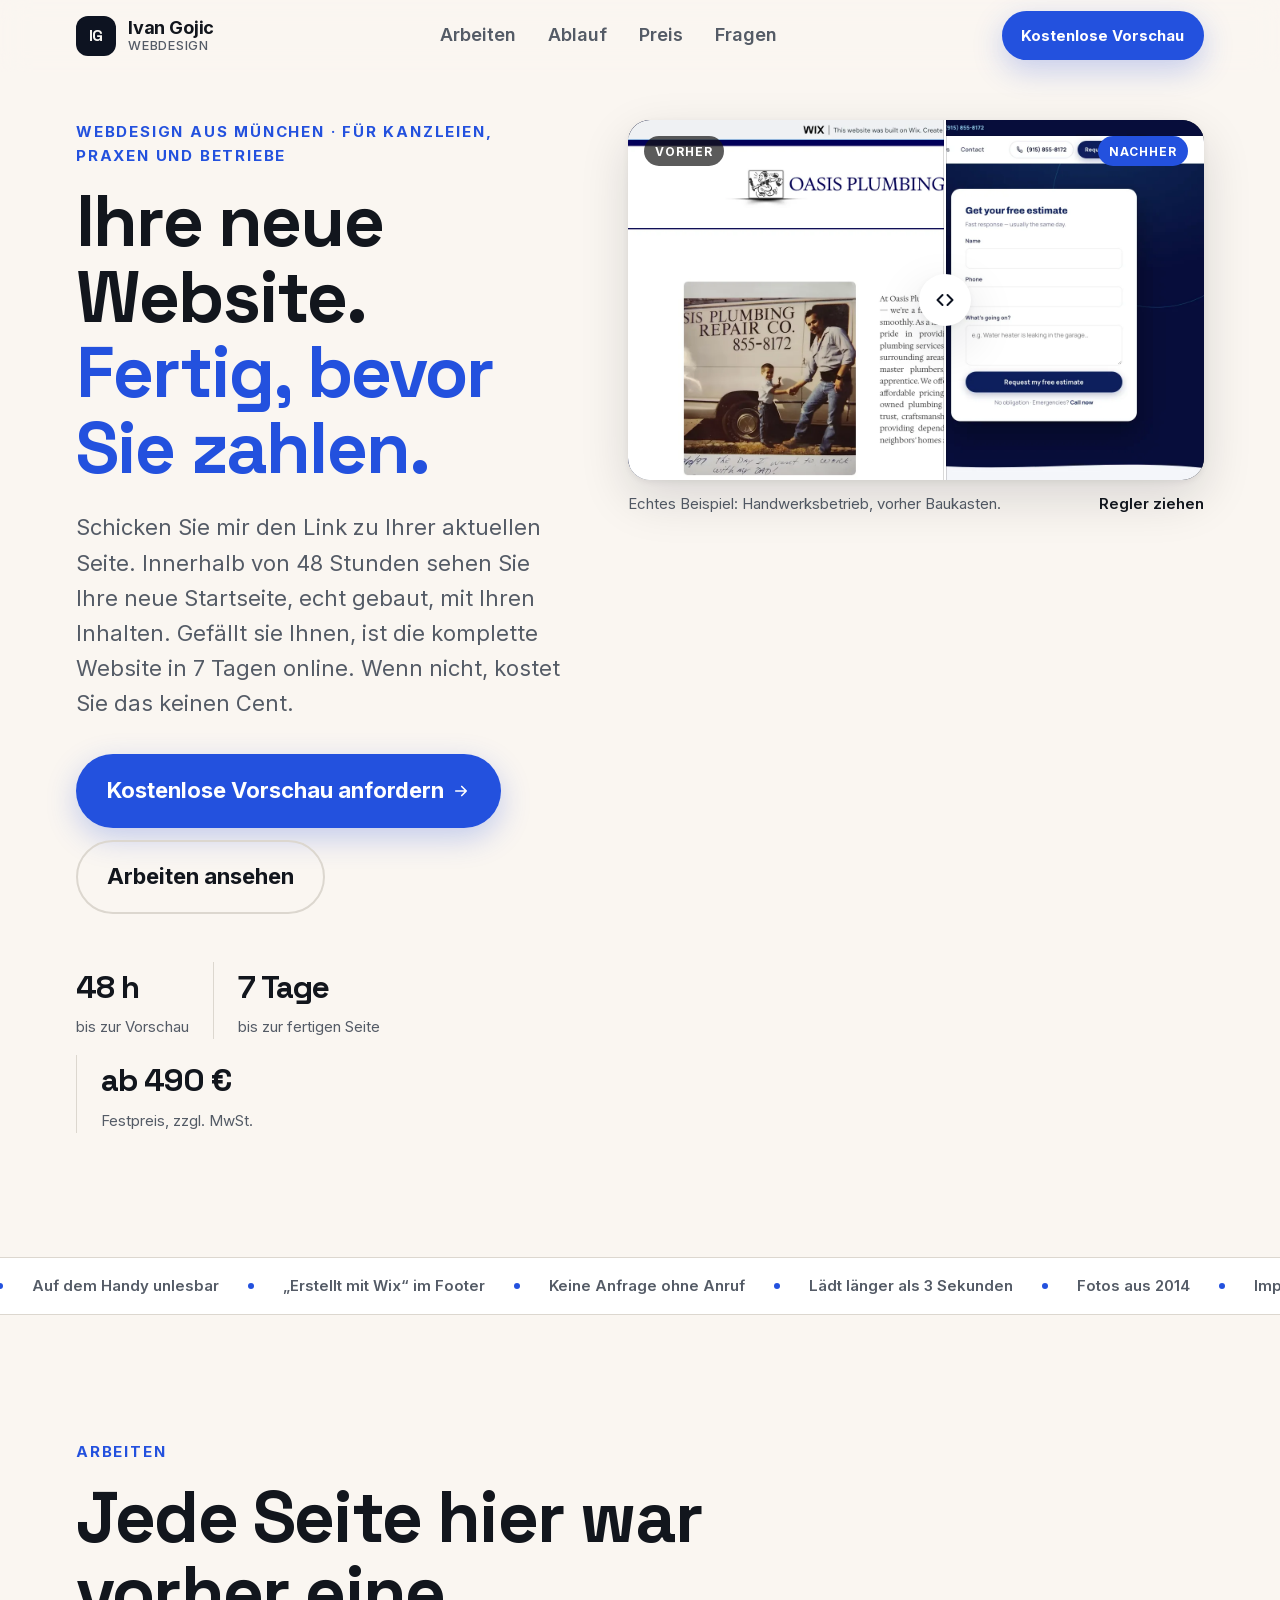
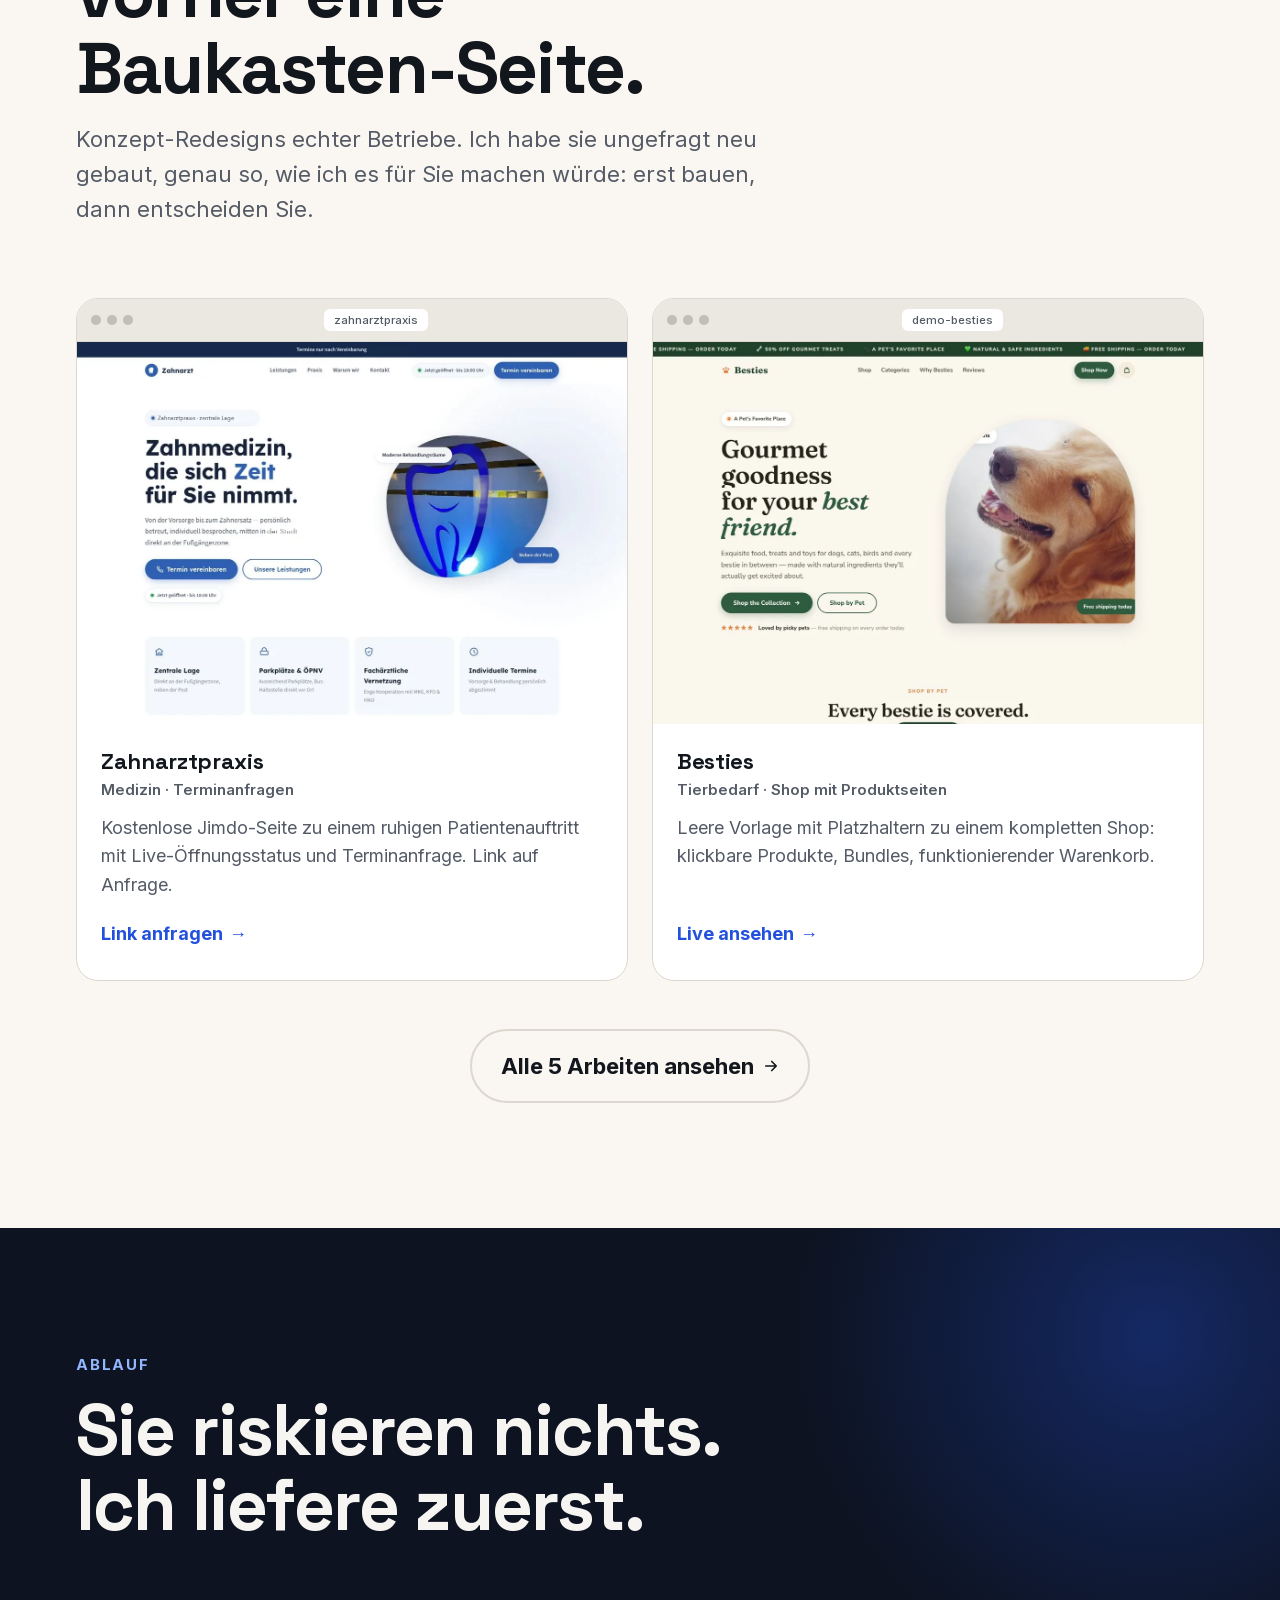
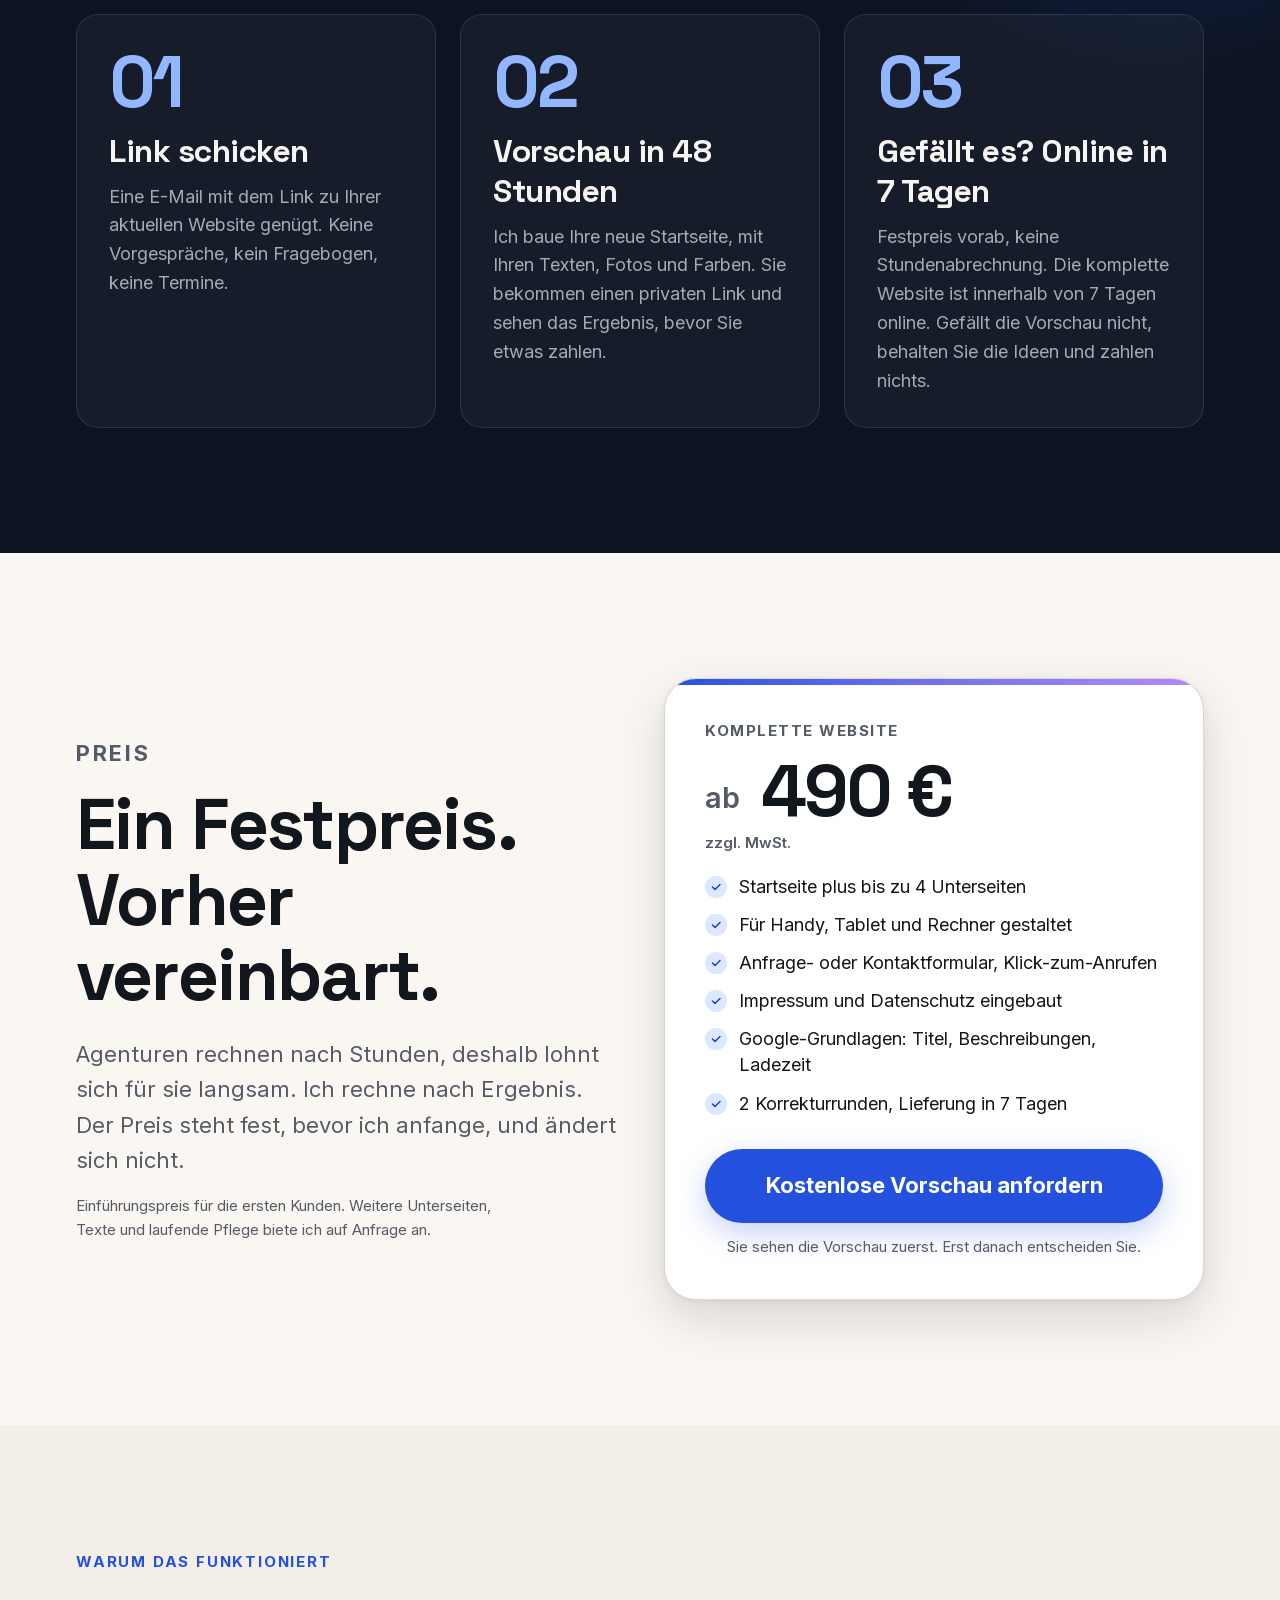
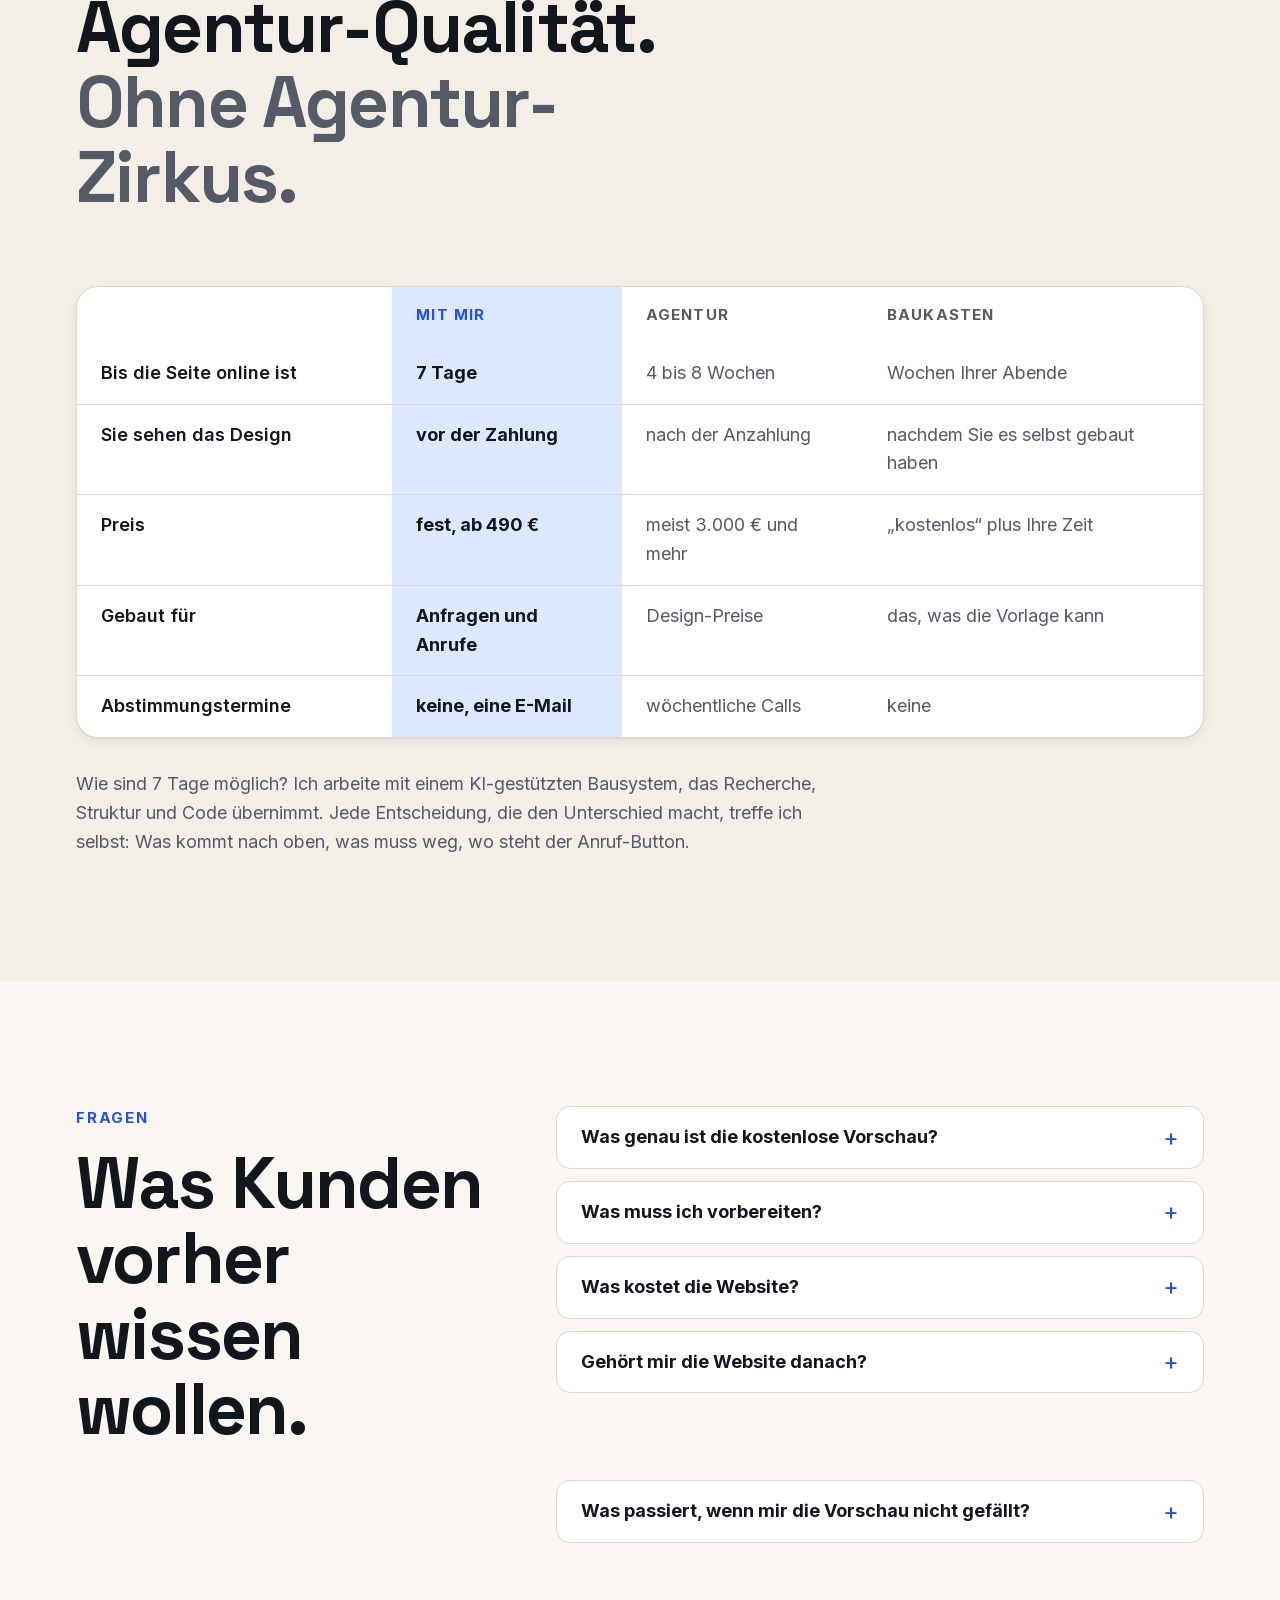
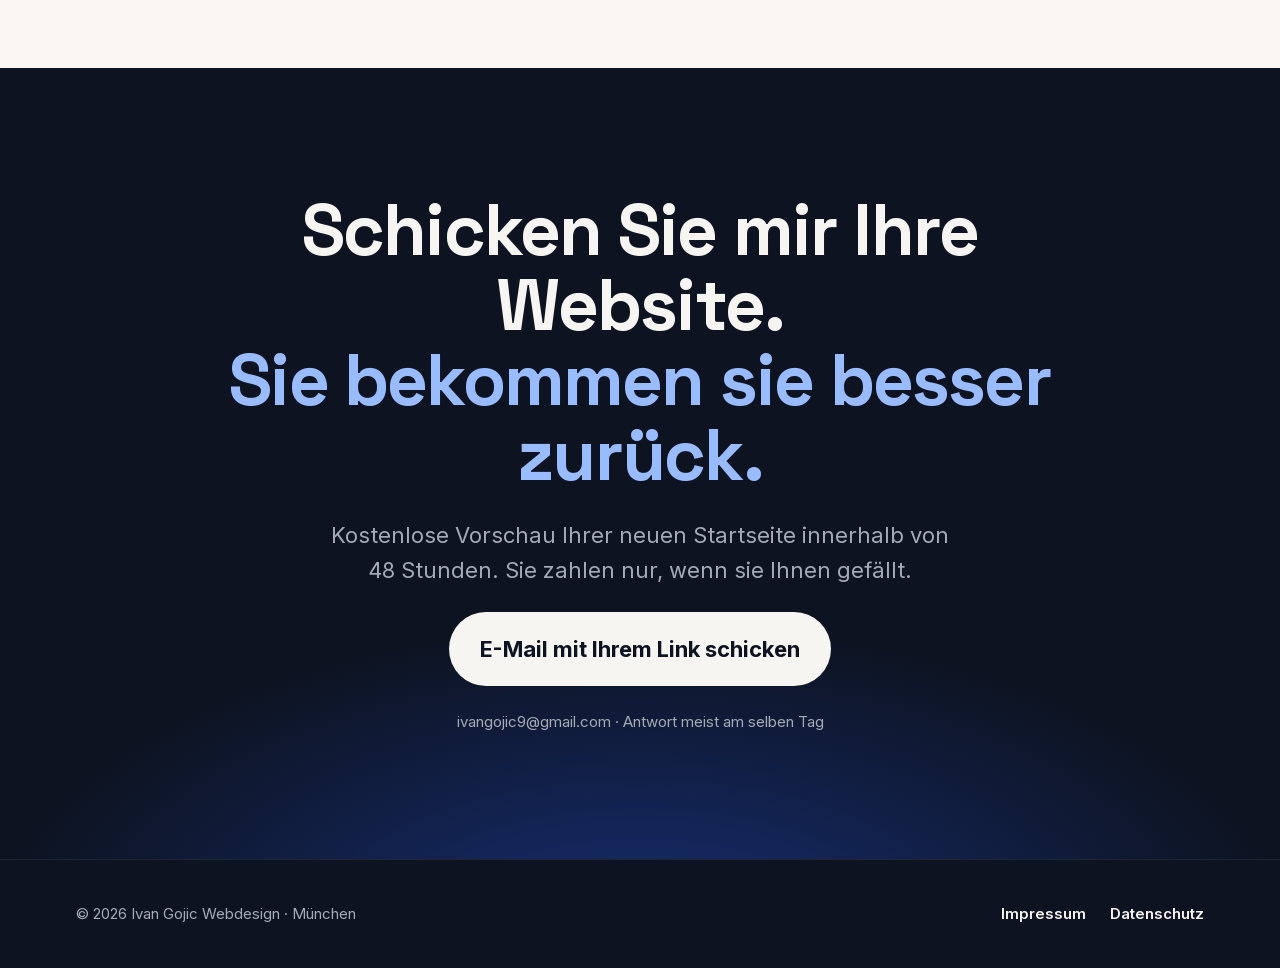
==== index.html @ 021b02b5 "Ivan Gojic Webdesign: erste Veröffentlichung" ====
<!DOCTYPE html>
<html lang="de" class="no-js">
<head>
<meta charset="utf-8">
<meta name="viewport" content="width=device-width, initial-scale=1">
<title>Ivan Gojic Webdesign: Neue Website in 7 Tagen, ab 490 €</title>
<meta name="description" content="Moderne Websites für Kanzleien, Praxen und Betriebe. Kostenlose Vorschau Ihrer neuen Startseite in 48 Stunden, fertige Website in 7 Tagen, Festpreis ab 490 €.">
<meta name="theme-color" content="#101421">
<link rel="canonical" href="https://ivangojic9-creator.github.io/ivan-gojic-webdesign/">
<meta property="og:type" content="website">
<meta property="og:title" content="Ivan Gojic Webdesign: Neue Website in 7 Tagen, ab 490 €">
<meta property="og:description" content="Kostenlose Vorschau Ihrer neuen Startseite in 48 Stunden. Sie zahlen erst, wenn sie Ihnen gefällt.">
<meta property="og:image" content="https://ivangojic9-creator.github.io/ivan-gojic-webdesign/assets/og.jpg">
<meta property="og:locale" content="de_DE">
<meta name="twitter:card" content="summary_large_image">
<link rel="icon" href="assets/favicon.svg" type="image/svg+xml">
<link rel="preload" href="assets/fonts/space-grotesk.woff2" as="font" type="font/woff2" crossorigin>
<link rel="preload" href="assets/fonts/inter.woff2" as="font" type="font/woff2" crossorigin>
<link rel="stylesheet" href="assets/fonts.css">
<link rel="stylesheet" href="styles.css">
<script type="application/ld+json">
{"@context":"https://schema.org","@type":"ProfessionalService","name":"Ivan Gojic Webdesign","founder":{"@type":"Person","name":"Ivan Gojic"},"description":"Webdesign für Kanzleien, Praxen und Betriebe. Kostenlose Vorschau in 48 Stunden, fertige Website in 7 Tagen.","areaServed":"DE","address":{"@type":"PostalAddress","addressLocality":"München","postalCode":"80995","addressCountry":"DE"},"email":"ivangojic9@gmail.com","url":"https://ivangojic9-creator.github.io/ivan-gojic-webdesign/","priceRange":"ab 490 €"}
</script>
</head>
<body>
<a class="skip" href="#main">Zum Inhalt springen</a>

<header class="nav" id="nav">
  <div class="wrap nav__in">
    <a class="brand" href="#top" aria-label="Ivan Gojic Webdesign, zur Startseite">
      <span class="brand__mark" aria-hidden="true">IG</span>
      <span class="brand__text">Ivan Gojic<small>Webdesign</small></span>
    </a>
    <nav class="nav__links" aria-label="Hauptnavigation">
      <a href="#arbeiten">Arbeiten</a>
      <a href="#ablauf">Ablauf</a>
      <a href="#preis">Preis</a>
      <a href="#fragen">Fragen</a>
    </nav>
    <a class="btn btn--primary btn--s" href="#kontakt"><span class="nav__cta-long">Kostenlose Vorschau</span><span class="nav__cta-short">Vorschau</span></a>
  </div>
</header>

<main id="main">
<!-- ================= HERO ================= -->
<section class="hero" id="top">
  <div class="wrap hero__grid">
    <div class="hero__copy">
      <p class="eyebrow" data-reveal>Webdesign aus München · für Kanzleien, Praxen und Betriebe</p>
      <h1 class="hero__h1" data-reveal>Ihre neue Website.<br><em>Fertig, bevor Sie zahlen.</em></h1>
      <p class="hero__sub" data-reveal>Schicken Sie mir den Link zu Ihrer aktuellen Seite. Innerhalb von 48 Stunden sehen Sie Ihre neue Startseite, echt gebaut, mit Ihren Inhalten. Gefällt sie Ihnen, ist die komplette Website in 7 Tagen online. Wenn nicht, kostet Sie das keinen Cent.</p>
      <div class="hero__cta" data-reveal>
        <a class="btn btn--primary btn--l" href="#kontakt">Kostenlose Vorschau anfordern
          <svg aria-hidden="true" viewBox="0 0 24 24" width="18" height="18" fill="none" stroke="currentColor" stroke-width="2.2" stroke-linecap="round" stroke-linejoin="round"><path d="M5 12h14M13 6l6 6-6 6"/></svg>
        </a>
        <a class="btn btn--ghost btn--l" href="#arbeiten">Arbeiten ansehen</a>
      </div>
      <ul class="hero__facts" data-reveal>
        <li><strong>48 h</strong><span>bis zur Vorschau</span></li>
        <li><strong>7 Tage</strong><span>bis zur fertigen Seite</span></li>
        <li><strong>ab 490 €</strong><span>Festpreis, zzgl. MwSt.</span></li>
      </ul>
    </div>

    <figure class="compare" data-reveal aria-label="Vorher-Nachher-Vergleich einer Website">
      <div class="compare__stage" id="compare">
        <img class="compare__after" src="assets/oasis-nachher.webp" width="1440" height="900" alt="Neue Startseite eines Handwerksbetriebs: klare Überschrift, Anfrageformular, Telefonnummer" fetchpriority="high" decoding="async">
        <div class="compare__before-wrap" id="compareBefore">
          <img class="compare__before" src="assets/oasis-vorher.webp" width="1440" height="900" alt="Alte Baukasten-Website desselben Betriebs mit Werbebanner und Textwüste" decoding="async">
        </div>
        <div class="compare__handle" id="compareHandle" aria-hidden="true">
          <span class="compare__line"></span>
          <span class="compare__knob">
            <svg viewBox="0 0 24 24" width="20" height="20" fill="none" stroke="currentColor" stroke-width="2.4" stroke-linecap="round" stroke-linejoin="round"><path d="M9 6 3 12l6 6M15 6l6 6-6 6"/></svg>
          </span>
        </div>
        <span class="compare__tag compare__tag--before">Vorher</span>
        <span class="compare__tag compare__tag--after">Nachher</span>
        <label class="compare__range-label" for="compareRange">Vergleich verschieben</label>
        <input class="compare__range" id="compareRange" type="range" min="0" max="100" value="55" step="0.1" aria-label="Vorher-Nachher-Regler">
      </div>
      <figcaption class="compare__cap">Echtes Beispiel: Handwerksbetrieb, vorher Baukasten. <span>Regler ziehen</span></figcaption>
    </figure>
  </div>
</section>

<!-- ================= TICKER ================= -->
<section class="ticker" aria-label="Typische Probleme alter Websites">
  <div class="ticker__track">
    <ul class="ticker__list">
      <li>Auf dem Handy unlesbar</li><li>„Erstellt mit Wix“ im Footer</li><li>Keine Anfrage ohne Anruf</li><li>Lädt länger als 3 Sekunden</li><li>Fotos aus 2014</li><li>Impressum fehlt</li><li>Öffnungszeiten stimmen nicht</li><li>Google findet Sie nicht</li>
    </ul>
    <ul class="ticker__list" aria-hidden="true">
      <li>Auf dem Handy unlesbar</li><li>„Erstellt mit Wix“ im Footer</li><li>Keine Anfrage ohne Anruf</li><li>Lädt länger als 3 Sekunden</li><li>Fotos aus 2014</li><li>Impressum fehlt</li><li>Öffnungszeiten stimmen nicht</li><li>Google findet Sie nicht</li>
    </ul>
  </div>
</section>

<!-- ================= ARBEITEN ================= -->
<section class="work" id="arbeiten">
  <div class="wrap">
    <div class="head">
      <p class="eyebrow" data-reveal>Arbeiten</p>
      <h2 data-reveal>Jede Seite hier war vorher eine Baukasten-Seite.</h2>
      <p class="head__sub" data-reveal>Konzept-Redesigns echter Betriebe. Ich habe sie ungefragt neu gebaut, genau so, wie ich es für Sie machen würde: erst bauen, dann entscheiden Sie.</p>
    </div>
    <div class="bento bento--two">
      <article class="tile" data-reveal>
        <div class="browser browser--static">
          <span class="browser__bar" aria-hidden="true"><i></i><i></i><i></i><b>zahnarztpraxis</b></span>
          <img src="assets/bessel.webp" width="1200" height="833" alt="Zahnarztpraxis: ruhige, vertrauensvolle Website mit Terminanfrage" loading="lazy" decoding="async">
        </div>
        <div class="tile__body">
          <div><h3>Zahnarztpraxis</h3><p class="tile__tag">Medizin · Terminanfragen</p></div>
          <p>Kostenlose Jimdo-Seite zu einem ruhigen Patientenauftritt mit Live-Öffnungsstatus und Terminanfrage. Link auf Anfrage.</p>
          <a class="tile__link" href="#kontakt">Link anfragen</a>
        </div>
      </article>
      <article class="tile" data-reveal>
        <a class="browser" href="https://ivangojic9-creator.github.io/demo-besties/" target="_blank" rel="noopener">
          <span class="browser__bar" aria-hidden="true"><i></i><i></i><i></i><b>demo-besties</b></span>
          <img src="assets/besties.webp" width="1200" height="833" alt="Besties: Onlineshop für Tierbedarf mit Produktseiten" loading="lazy" decoding="async">
        </a>
        <div class="tile__body">
          <div><h3>Besties</h3><p class="tile__tag">Tierbedarf · Shop mit Produktseiten</p></div>
          <p>Leere Vorlage mit Platzhaltern zu einem kompletten Shop: klickbare Produkte, Bundles, funktionierender Warenkorb.</p>
          <a class="tile__link" href="https://ivangojic9-creator.github.io/demo-besties/" target="_blank" rel="noopener">Live ansehen</a>
        </div>
      </article>
    </div>
    <div class="work__more" data-reveal>
      <a class="btn btn--ghost btn--l" href="arbeiten.html">Alle 5 Arbeiten ansehen
        <svg aria-hidden="true" viewBox="0 0 24 24" width="18" height="18" fill="none" stroke="currentColor" stroke-width="2.2" stroke-linecap="round" stroke-linejoin="round"><path d="M5 12h14M13 6l6 6-6 6"/></svg>
      </a>
    </div>
  </div>
</section>
<!-- ================= ABLAUF ================= -->
<section class="flow" id="ablauf">
  <div class="wrap">
    <div class="head head--light">
      <p class="eyebrow" data-reveal>Ablauf</p>
      <h2 data-reveal>Sie riskieren nichts.<br>Ich liefere zuerst.</h2>
    </div>
    <ol class="steps">
      <li class="step" data-reveal>
        <span class="step__n">01</span>
        <h3>Link schicken</h3>
        <p>Eine E-Mail mit dem Link zu Ihrer aktuellen Website genügt. Keine Vorgespräche, kein Fragebogen, keine Termine.</p>
      </li>
      <li class="step" data-reveal>
        <span class="step__n">02</span>
        <h3>Vorschau in 48 Stunden</h3>
        <p>Ich baue Ihre neue Startseite, mit Ihren Texten, Fotos und Farben. Sie bekommen einen privaten Link und sehen das Ergebnis, bevor Sie etwas zahlen.</p>
      </li>
      <li class="step" data-reveal>
        <span class="step__n">03</span>
        <h3>Gefällt es? Online in 7 Tagen</h3>
        <p>Festpreis vorab, keine Stundenabrechnung. Die komplette Website ist innerhalb von 7 Tagen online. Gefällt die Vorschau nicht, behalten Sie die Ideen und zahlen nichts.</p>
      </li>
    </ol>
  </div>
</section>

<!-- ================= PREIS ================= -->
<section class="price" id="preis">
  <div class="wrap price__grid">
    <div class="price__copy">
      <p class="eyebrow" data-reveal>Preis</p>
      <h2 data-reveal>Ein Festpreis.<br>Vorher vereinbart.</h2>
      <p data-reveal>Agenturen rechnen nach Stunden, deshalb lohnt sich für sie langsam. Ich rechne nach Ergebnis. Der Preis steht fest, bevor ich anfange, und ändert sich nicht.</p>
      <p class="price__small" data-reveal>Einführungspreis für die ersten Kunden. Weitere Unterseiten, Texte und laufende Pflege biete ich auf Anfrage an.</p>
    </div>
    <div class="pricecard" data-reveal>
      <p class="pricecard__label">Komplette Website</p>
      <p class="pricecard__amount"><span>ab</span> 490 € <small>zzgl. MwSt.</small></p>
      <ul class="pricecard__list">
        <li>Startseite plus bis zu 4 Unterseiten</li>
        <li>Für Handy, Tablet und Rechner gestaltet</li>
        <li>Anfrage- oder Kontaktformular, Klick-zum-Anrufen</li>
        <li>Impressum und Datenschutz eingebaut</li>
        <li>Google-Grundlagen: Titel, Beschreibungen, Ladezeit</li>
        <li>2 Korrekturrunden, Lieferung in 7 Tagen</li>
      </ul>
      <a class="btn btn--primary btn--l btn--block" href="#kontakt">Kostenlose Vorschau anfordern</a>
      <p class="pricecard__micro">Sie sehen die Vorschau zuerst. Erst danach entscheiden Sie.</p>
    </div>
  </div>
</section>

<!-- ================= VERGLEICH ================= -->
<section class="vs" id="vergleich">
  <div class="wrap">
    <div class="head">
      <p class="eyebrow" data-reveal>Warum das funktioniert</p>
      <h2 data-reveal>Agentur-Qualität.<br><span class="muted">Ohne Agentur-Zirkus.</span></h2>
    </div>
    <div class="vs__wrap" data-reveal>
      <table class="vs__table">
        <thead>
          <tr><th scope="col"><span class="sr">Kriterium</span></th><th scope="col" class="me">Mit mir</th><th scope="col">Agentur</th><th scope="col">Baukasten</th></tr>
        </thead>
        <tbody>
          <tr><th scope="row">Bis die Seite online ist</th><td class="me">7 Tage</td><td>4 bis 8 Wochen</td><td>Wochen Ihrer Abende</td></tr>
          <tr><th scope="row">Sie sehen das Design</th><td class="me">vor der Zahlung</td><td>nach der Anzahlung</td><td>nachdem Sie es selbst gebaut haben</td></tr>
          <tr><th scope="row">Preis</th><td class="me">fest, ab 490 €</td><td>meist 3.000 € und mehr</td><td>„kostenlos“ plus Ihre Zeit</td></tr>
          <tr><th scope="row">Gebaut für</th><td class="me">Anfragen und Anrufe</td><td>Design-Preise</td><td>das, was die Vorlage kann</td></tr>
          <tr><th scope="row">Abstimmungstermine</th><td class="me">keine, eine E-Mail</td><td>wöchentliche Calls</td><td>keine</td></tr>
        </tbody>
      </table>
    </div>
    <p class="vs__how" data-reveal>Wie sind 7 Tage möglich? Ich arbeite mit einem KI-gestützten Bausystem, das Recherche, Struktur und Code übernimmt. Jede Entscheidung, die den Unterschied macht, treffe ich selbst: Was kommt nach oben, was muss weg, wo steht der Anruf-Button.</p>
  </div>
</section>

<!-- ================= FAQ ================= -->
<section class="faq" id="fragen">
  <div class="wrap faq__grid">
    <div class="head head--left">
      <p class="eyebrow" data-reveal>Fragen</p>
      <h2 data-reveal>Was Kunden vorher<br>wissen wollen.</h2>
    </div>
    <div class="faq__list">
      <details class="faq__item" data-reveal>
        <summary>Was genau ist die kostenlose Vorschau?</summary>
        <p>Eine echte, funktionierende Startseite mit Ihren Farben, Fotos und Texten unter einem privaten Link. Keine Skizze, kein Entwurf auf Papier. Jedes Beispiel auf dieser Seite hat genau so angefangen.</p>
      </details>
      <details class="faq__item" data-reveal>
        <summary>Was muss ich vorbereiten?</summary>
        <p>Nichts. Ich hole Texte, Fotos und Farben von Ihrer aktuellen Website. Fehlt etwas, frage ich gezielt nach, und zwar nach einer Sache auf einmal.</p>
      </details>
      <details class="faq__item" data-reveal>
        <summary>Was kostet die Website?</summary>
        <p>Ab 490 € zuzüglich Mehrwertsteuer für eine komplette Website mit Startseite und bis zu vier Unterseiten. Der Preis steht fest, bevor ich anfange. Weitere Unterseiten oder laufende Pflege besprechen wir vorher.</p>
      </details>
      <details class="faq__item" data-reveal>
        <summary>Gehört mir die Website danach?</summary>
        <p>Ja, vollständig. Sie bekommen alle Dateien und können die Seite bei jedem Anbieter hosten lassen. Wenn Sie möchten, übernehme ich das Hosting für Sie.</p>
      </details>
      <details class="faq__item" data-reveal>
        <summary>Warum sind Sie so viel schneller als eine Agentur?</summary>
        <p>Agenturen rechnen Stunden ab, deshalb lohnt sich für sie langsam. Ich rechne Ergebnisse ab und habe ein System gebaut, in dem die Produktionsarbeit Stunden statt Wochen dauert. Meine Zeit geht in die Entscheidungen, die wirklich zählen.</p>
      </details>
      <details class="faq__item" data-reveal>
        <summary>Was passiert, wenn mir die Vorschau nicht gefällt?</summary>
        <p>Dann sagen Sie mir das kurz, und wir sind fertig. Sie zahlen nichts, und ich melde mich nicht weiter.</p>
      </details>
    </div>
  </div>
</section>

<!-- ================= KONTAKT ================= -->
<section class="final" id="kontakt">
  <div class="wrap">
    <h2 class="final__h2" data-reveal>Schicken Sie mir Ihre Website.<br><em>Sie bekommen sie besser zurück.</em></h2>
    <p data-reveal>Kostenlose Vorschau Ihrer neuen Startseite innerhalb von 48 Stunden. Sie zahlen nur, wenn sie Ihnen gefällt.</p>
    <div class="final__cta" data-reveal>
      <a class="btn btn--light btn--l" href="mailto:ivangojic9@gmail.com?subject=Kostenlose%20Vorschau%20meiner%20Website&body=Hallo%20Herr%20Gojic%2C%0A%0Ahier%20ist%20meine%20aktuelle%20Website%3A%20%0A%0AFirma%3A%20%0A%0AViele%20Gr%C3%BC%C3%9Fe">E-Mail mit Ihrem Link schicken</a>
    </div>
    <p class="final__micro" data-reveal>ivangojic9@gmail.com · Antwort meist am selben Tag</p>
  </div>
</section>
</main>

<footer class="footer">
  <div class="wrap footer__in">
    <p>© <span id="year">2026</span> Ivan Gojic Webdesign · München</p>
    <nav aria-label="Rechtliches"><a href="impressum.html">Impressum</a><a href="datenschutz.html">Datenschutz</a></nav>
  </div>
</footer>
<script src="script.js" defer></script>
</body>
</html>
---- assets/fonts.css ----
@font-face{font-family:"Space Grotesk";font-style:normal;font-weight:300 700;font-display:swap;src:url(fonts/space-grotesk.woff2) format("woff2")}
@font-face{font-family:"Inter";font-style:normal;font-weight:100 900;font-display:swap;src:url(fonts/inter.woff2) format("woff2")}
---- styles.css ----
/* Ivan Gojic Webdesign · Stil: warmes Papier, Tinte, Kobalt-Akzent, Space Grotesk + Inter (wie Immobilienfilme) */
:root{
  --bg:oklch(0.975 0.008 80);
  --bg-2:oklch(0.95 0.012 80);
  --fg:oklch(0.2 0.015 260);
  --muted:oklch(0.47 0.02 260);
  --border:oklch(0.88 0.012 80);
  --surface:oklch(1 0 0);
  --ink:oklch(0.19 0.03 265);
  --ink-2:oklch(0.25 0.035 265);
  --ink-fg:oklch(0.97 0.006 80);
  --ink-muted:oklch(0.74 0.015 260);
  --accent:oklch(0.5 0.22 265);
  --accent-hover:oklch(0.44 0.22 265);
  --accent-soft:oklch(0.93 0.04 265);
  --focus:oklch(0.62 0.2 265);

  --font-display:"Space Grotesk",-apple-system,BlinkMacSystemFont,"Segoe UI",Roboto,sans-serif;
  --font-body:"Inter",-apple-system,BlinkMacSystemFont,"Segoe UI",Roboto,sans-serif;

  --step--1:clamp(.875rem,.85rem + .15vw,.9375rem);
  --step-0:clamp(1rem,.92rem + .4vw,1.125rem);
  --step-1:clamp(1.125rem,1.05rem + .45vw,1.375rem);
  --step-2:clamp(1.5rem,1.3rem + .9vw,2rem);
  --step-3:clamp(2rem,1.6rem + 1.8vw,3rem);
  --step-4:clamp(2.5rem,1.6rem + 3.6vw,4.5rem);
  --step-5:clamp(2.5rem,1.3rem + 4.2vw,4.5rem);

  --s-1:.25rem;--s-2:.5rem;--s-3:.75rem;--s-4:1rem;--s-5:1.5rem;--s-6:2rem;--s-7:3rem;--s-8:4rem;--s-9:6rem;--s-10:8rem;
  --section:clamp(4rem,3rem + 6vw,8rem);
  --r-sm:8px;--r-md:14px;--r-lg:22px;--r-xl:32px;
  --shadow-1:0 1px 2px oklch(0 0 0/.05),0 4px 14px oklch(0.2 0.03 265/.06);
  --shadow-2:0 2px 6px oklch(0 0 0/.06),0 18px 50px oklch(0.2 0.03 265/.14);
  --nav-h:72px;
}
*,*::before,*::after{box-sizing:border-box}
html{scroll-behavior:smooth;-webkit-text-size-adjust:100%}
html,body{overflow-x:clip}
body{margin:0;background:var(--bg);color:var(--fg);font-family:var(--font-body);font-size:var(--step-0);line-height:1.6;}
img{display:block;max-width:100%;height:auto}
a{color:inherit}
h1,h2,h3{font-family:var(--font-display);font-weight:700;line-height:1.05;letter-spacing:-.025em;margin:0}
h2{font-size:var(--step-4)}
h3{font-size:var(--step-1);font-weight:700;letter-spacing:-.015em;line-height:1.25}
p{margin:0}
ul,ol{margin:0;padding:0;list-style:none}
em{font-style:normal}
.sr{position:absolute;width:1px;height:1px;overflow:hidden;clip:rect(0 0 0 0);white-space:nowrap}
.wrap{max-width:1240px;margin-inline:auto;padding-inline:clamp(1rem,5vw,3.5rem)}
.muted{color:var(--muted)}
.skip{position:absolute;left:var(--s-4);top:-100px;background:var(--ink);color:var(--ink-fg);padding:var(--s-3) var(--s-4);border-radius:var(--r-sm);z-index:100;text-decoration:none}
.skip:focus{top:var(--s-4)}
:focus-visible{outline:3px solid var(--focus);outline-offset:3px;border-radius:4px}
section[id]{scroll-margin-top:calc(var(--nav-h) + 16px)}

/* ---------- Eyebrow / Heads ---------- */
.eyebrow{font-size:var(--step--1);font-weight:700;letter-spacing:.12em;text-transform:uppercase;color:var(--accent);margin-bottom:var(--s-4)}
.head{max-width:62ch;margin-bottom:clamp(2.5rem,2rem + 3vw,4.5rem)}
.head h2{margin-bottom:var(--s-4)}
.head__sub{color:var(--muted);font-size:var(--step-1);max-width:58ch}
.head--light .eyebrow{color:oklch(0.78 0.12 265)}
.head--light h2{color:var(--ink-fg)}

/* ---------- Buttons ---------- */
.btn{display:inline-flex;align-items:center;justify-content:center;gap:var(--s-2);font-weight:700;font-size:var(--step-0);text-decoration:none;border-radius:999px;padding:.95rem 1.5rem;min-height:48px;transition:transform .2s ease,background-color .2s ease,color .2s ease,box-shadow .2s ease;cursor:pointer;border:2px solid transparent;text-align:center;max-width:100%}
@media (min-width:640px){.btn{white-space:nowrap}}
.btn:active{transform:translateY(1px) scale(.99)}
.btn--primary{background:var(--accent);color:#fff;box-shadow:0 10px 30px oklch(0.5 0.22 265/.25)}
.btn--primary:hover{background:var(--accent-hover)}
.btn--ghost{background:transparent;color:var(--fg);border-color:var(--border)}
.btn--ghost:hover{background:var(--surface);border-color:var(--fg)}
.btn--light{background:var(--ink-fg);color:var(--ink)}
.btn--light:hover{background:#fff}
.btn--s{padding:.65rem 1.1rem;min-height:44px;font-size:var(--step--1)}
.btn--l{padding:1.1rem 1.8rem;font-size:var(--step-0)}
@media (min-width:640px){.btn--l{font-size:var(--step-1)}}
.btn--block{width:100%}
.btn svg{transition:transform .2s ease}
.btn:hover svg{transform:translateX(3px)}

/* ---------- Nav ---------- */
.nav{position:sticky;top:0;z-index:50;height:var(--nav-h);background:color-mix(in oklch,var(--bg) 82%,transparent);backdrop-filter:blur(14px);-webkit-backdrop-filter:blur(14px);border-bottom:1px solid transparent;transition:border-color .25s ease,background-color .25s ease}
.nav.is-scrolled{border-bottom-color:var(--border)}
.nav__in{height:100%;display:flex;align-items:center;justify-content:space-between;gap:var(--s-5)}
.brand{display:flex;align-items:center;gap:var(--s-3);text-decoration:none;min-height:44px}
.brand__mark{display:grid;place-items:center;width:40px;height:40px;border-radius:12px;background:var(--ink);color:var(--ink-fg);font-family:var(--font-display);font-weight:700;font-size:1rem;letter-spacing:-.04em}
.brand__text{display:flex;flex-direction:column;line-height:1.1;font-weight:700;letter-spacing:-.01em}
.brand__text small{font-weight:500;color:var(--muted);font-size:.8rem;letter-spacing:.06em;text-transform:uppercase;margin-top:2px}
.nav__cta-long{display:none}
@media (min-width:640px){.nav__cta-long{display:inline}.nav__cta-short{display:none}}
.nav__links{display:none;gap:var(--s-5)}
.nav__links a{text-decoration:none;font-weight:600;color:var(--muted);padding:.5rem .25rem;min-height:44px;display:inline-flex;align-items:center;transition:color .2s ease}
.nav__links a:hover{color:var(--fg)}
@media (min-width:900px){.nav__links{display:flex}}

/* ---------- Hero ---------- */
.hero{position:relative;padding-top:clamp(1.5rem,1rem + 2.5vw,3.5rem);padding-bottom:var(--section);overflow:hidden}
.hero::before{content:"";position:absolute;inset:auto -20% -40% -20%;height:70%;background:radial-gradient(60% 60% at 50% 100%,oklch(0.9 0.05 265/.55),transparent 70%);pointer-events:none}
.hero__grid{display:grid;gap:clamp(2.5rem,2rem + 3vw,4rem);align-items:start;position:relative}
.hero__h1{font-size:var(--step-5);max-width:12ch;margin-bottom:var(--s-5)}
.hero__h1 em{color:var(--accent)}
.hero__sub{font-size:var(--step-1);color:var(--muted);max-width:52ch;margin-bottom:var(--s-6)}
.hero__cta{display:flex;flex-wrap:wrap;gap:var(--s-3);margin-bottom:var(--s-7)}
.hero__facts{display:flex;flex-wrap:wrap;gap:var(--s-4) var(--s-5)}
@media (min-width:640px){.hero__facts li+li{padding-left:var(--s-5);border-left:1px solid var(--border)}}
.hero__facts li{display:flex;flex-direction:column;gap:2px}
.hero__facts strong{font-family:var(--font-display);font-weight:700;font-size:var(--step-2);letter-spacing:-.03em}
.hero__facts span{color:var(--muted);font-size:var(--step--1)}
@media (min-width:1024px){
  .hero__grid{grid-template-columns:minmax(0,11fr) minmax(0,13fr)}
  .compare{margin-top:clamp(2rem,1rem + 3vw,4.5rem)}
}

/* Vorher/Nachher */
.compare{margin:0}
.compare__stage{position:relative;aspect-ratio:16/10;border-radius:var(--r-lg);overflow:hidden;box-shadow:var(--shadow-2);background:var(--ink);isolation:isolate;touch-action:pan-y;user-select:none;-webkit-user-select:none}
.compare__stage img{position:absolute;inset:0;width:100%;height:100%;object-fit:cover;object-position:top}
.compare__before-wrap{position:absolute;inset:0;width:var(--pos,55%);overflow:hidden;border-right:1px solid oklch(1 0 0/.6)}
.compare__before{width:calc(100% / (var(--pos-n,.55)))!important;max-width:none}
.compare__handle{position:absolute;top:0;bottom:0;left:var(--pos,55%);transform:translateX(-50%);display:flex;align-items:center;justify-content:center;pointer-events:none;z-index:2}
.compare__line{position:absolute;top:0;bottom:0;width:2px;background:#fff;box-shadow:0 0 0 1px oklch(0 0 0/.15)}
.compare__knob{position:relative;display:grid;place-items:center;width:52px;height:52px;border-radius:50%;background:#fff;color:var(--ink);box-shadow:var(--shadow-2)}
.compare__tag{position:absolute;top:var(--s-4);padding:.35rem .7rem;border-radius:999px;font-size:.75rem;font-weight:700;letter-spacing:.08em;text-transform:uppercase;z-index:2;pointer-events:none}
.compare__tag--before{left:var(--s-4);background:oklch(0.2 0 0/.7);color:#fff}
.compare__tag--after{right:var(--s-4);background:var(--accent);color:#fff}
.compare__range-label{position:absolute;width:1px;height:1px;overflow:hidden;clip:rect(0 0 0 0)}
.compare__range{position:absolute;inset:0;width:100%;height:100%;margin:0;opacity:0;cursor:ew-resize;z-index:3;-webkit-appearance:none;appearance:none}
.compare__range:focus-visible ~ .compare__handle .compare__knob{outline:3px solid var(--focus);outline-offset:3px}
.compare__cap{margin-top:var(--s-3);font-size:var(--step--1);color:var(--muted);display:flex;justify-content:space-between;gap:var(--s-4);flex-wrap:wrap}
.compare__cap span{font-weight:600;color:var(--fg)}

/* ---------- Ticker ---------- */
.ticker{border-block:1px solid var(--border);background:var(--surface);overflow:hidden;padding:var(--s-4) 0}
.ticker__track{display:flex;width:max-content;animation:ticker 48s linear infinite}
.ticker__list{display:flex;gap:0;padding-right:0}
.ticker__list li{padding:0 var(--s-6);font-weight:600;color:var(--muted);white-space:nowrap;position:relative;font-size:var(--step--1)}
.ticker__list li::before{content:"";position:absolute;left:0;top:50%;width:6px;height:6px;border-radius:50%;background:var(--accent);transform:translate(-50%,-50%)}
@keyframes ticker{to{transform:translateX(-50%)}}
.ticker:hover .ticker__track{animation-play-state:paused}

/* ---------- Arbeiten ---------- */
.work{padding-block:var(--section)}
.bento{display:grid;gap:var(--s-5);grid-template-columns:1fr}
.tile{background:var(--surface);border:1px solid var(--border);border-radius:var(--r-lg);overflow:hidden;display:flex;flex-direction:column;transition:transform .3s cubic-bezier(.2,.7,.2,1),box-shadow .3s ease}
@media (hover:hover){.tile:hover{transform:translateY(-4px);box-shadow:var(--shadow-2)}}
.tile__body{padding:var(--s-5);display:flex;flex-direction:column;gap:var(--s-3);flex:1}
.tile__body>div{display:flex;flex-direction:column;gap:2px}
.tile__tag{color:var(--muted);font-size:var(--step--1);font-weight:600}
.tile__body>p:not(.tile__tag){color:var(--muted)}
.tile__link{margin-top:auto;font-weight:700;text-decoration:none;color:var(--accent);display:inline-flex;align-items:center;gap:6px;min-height:44px}
.tile__link::after{content:"→";transition:transform .2s ease}
.tile__link:hover::after{transform:translateX(4px)}
.browser{display:block;background:var(--bg-2);text-decoration:none;position:relative}
.browser__bar{display:flex;align-items:center;gap:6px;padding:10px 14px;background:oklch(0.93 0.01 80);border-bottom:1px solid var(--border)}
.browser__bar i{width:10px;height:10px;border-radius:50%;background:oklch(0.8 0.01 80)}
.browser__bar b{margin-left:auto;margin-right:auto;font-weight:500;font-size:.72rem;color:var(--muted);background:#fff;border-radius:6px;padding:2px 10px}
.browser img{aspect-ratio:1200/833;object-fit:cover;object-position:top;transition:transform .5s cubic-bezier(.2,.7,.2,1)}
@media (hover:hover){.tile:hover .browser img{transform:scale(1.02)}}
.tile--wide .browser img{aspect-ratio:1200/700}
.tile--phone{background:linear-gradient(160deg,var(--ink),var(--ink-2));color:var(--ink-fg);border-color:transparent}
.tile--phone .tile__tag,.tile--phone .tile__body>p:not(.tile__tag){color:var(--ink-muted)}
.tile--phone .tile__link{color:oklch(0.82 0.1 265)}
.tile--phone .tile__body{flex:0 0 auto}
.phone{padding:var(--s-6) var(--s-6) 0;display:flex;justify-content:center;align-items:center;flex:1}
.phone__screen{width:min(260px,76%);aspect-ratio:390/780;border-radius:28px;border:6px solid oklch(0.3 0.02 265);background:#000;overflow:hidden;box-shadow:0 30px 60px oklch(0 0 0/.4)}
.phone__screen img{width:100%;height:100%;object-fit:cover;object-position:top}
.tile--cta{background:var(--accent);color:#fff;border-color:transparent;justify-content:center}
.tile--cta .tile__body{gap:var(--s-4);align-items:flex-start}
.tile--cta h3{font-size:var(--step-2);letter-spacing:-.02em}
.tile--cta .tile__body>p{color:oklch(0.94 0.03 265)}
.work__note{margin-top:var(--s-6);color:var(--muted);font-size:var(--step--1);max-width:70ch}
.work__more{display:flex;justify-content:center;margin-top:var(--s-7)}
.work--page .head h1{font-size:var(--step-4);margin-bottom:var(--s-4)}
.work--page{padding-top:clamp(2rem,1rem+3vw,4rem)}
@media (min-width:700px){
  .bento{grid-template-columns:repeat(2,1fr)}
  .tile--wide{grid-column:span 2}
  .bento--two{grid-template-columns:repeat(2,1fr)}
}
@media (min-width:1024px){
  .bento{grid-template-columns:repeat(3,1fr)}
  .bento--two{grid-template-columns:repeat(2,1fr)}
  .tile--wide{grid-column:span 2}
  .tile--phone{grid-row:span 2}
  .tile--cta{grid-column:span 2}
}

/* ---------- Ablauf ---------- */
.flow{background:var(--ink);color:var(--ink-fg);padding-block:var(--section);position:relative;overflow:hidden}
.flow::after{content:"";position:absolute;right:-20%;top:-30%;width:60%;aspect-ratio:1;border-radius:50%;background:radial-gradient(circle,oklch(0.5 0.22 265/.35),transparent 65%);pointer-events:none}
.steps{display:grid;gap:var(--s-5);position:relative}
.step{background:oklch(1 0 0/.04);border:1px solid oklch(1 0 0/.1);border-radius:var(--r-lg);padding:var(--s-6);display:flex;flex-direction:column;gap:var(--s-3)}
.step__n{font-family:var(--font-display);font-size:var(--step-4);font-weight:700;color:oklch(0.78 0.12 265);line-height:1;letter-spacing:-.04em}
.step h3{font-size:var(--step-2);color:var(--ink-fg)}
.step p{color:var(--ink-muted)}
@media (min-width:900px){.steps{grid-template-columns:repeat(3,1fr)}}

/* ---------- Preis ---------- */
.price{padding-block:var(--section)}
.price__grid{display:grid;gap:var(--s-7);align-items:center}
.price__copy h2{margin-bottom:var(--s-5)}
.price__copy p{color:var(--muted);font-size:var(--step-1);max-width:50ch}
.price__small{font-size:var(--step--1)!important;margin-top:var(--s-4)}
.pricecard{background:var(--surface);border:1px solid var(--border);border-radius:var(--r-xl);padding:clamp(1.5rem,1rem + 2vw,2.5rem);box-shadow:var(--shadow-2);position:relative;overflow:hidden}
.pricecard::before{content:"";position:absolute;inset:0 0 auto 0;height:6px;background:linear-gradient(90deg,var(--accent),oklch(0.72 0.16 300))}
.pricecard__label{font-weight:700;letter-spacing:.1em;text-transform:uppercase;font-size:var(--step--1);color:var(--muted);margin-bottom:var(--s-3)}
.pricecard__amount{font-family:var(--font-display);font-size:var(--step-5);font-weight:700;letter-spacing:-.04em;line-height:1;margin-bottom:var(--s-5)}
.pricecard__amount span{font-size:.4em;color:var(--muted);font-family:var(--font-body);font-weight:600;letter-spacing:0;vertical-align:middle;margin-right:.2em}
.pricecard__amount small{display:block;font-family:var(--font-body);font-size:var(--step--1);font-weight:600;color:var(--muted);letter-spacing:0;margin-top:var(--s-2)}
.pricecard__list{display:grid;gap:var(--s-3);margin-bottom:var(--s-6)}
.pricecard__list li{display:flex;gap:var(--s-3);align-items:flex-start;line-height:1.45}
.pricecard__list li::before{content:"";flex:none;width:22px;height:22px;border-radius:50%;background:var(--accent-soft) url("data:image/svg+xml,%3Csvg xmlns='http://www.w3.org/2000/svg' viewBox='0 0 24 24' fill='none' stroke='%231f3fd6' stroke-width='3' stroke-linecap='round' stroke-linejoin='round'%3E%3Cpath d='m5 12 5 5L20 7'/%3E%3C/svg%3E") center/12px no-repeat;margin-top:2px}
.pricecard__micro{margin-top:var(--s-3);text-align:center;color:var(--muted);font-size:var(--step--1)}
@media (min-width:900px){.price__grid{grid-template-columns:minmax(0,1fr) minmax(0,1fr)}}

/* ---------- Vergleich ---------- */
.vs{padding-block:var(--section);background:var(--bg-2)}
.vs__wrap{overflow-x:auto;border-radius:var(--r-lg);border:1px solid var(--border);background:var(--surface);box-shadow:var(--shadow-1)}
.vs__table{width:100%;min-width:720px;border-collapse:collapse;font-size:var(--step-0)}
.vs__table th,.vs__table td{padding:var(--s-4) var(--s-5);text-align:left;border-bottom:1px solid var(--border);vertical-align:top}
.vs__table thead th{font-size:var(--step--1);letter-spacing:.08em;text-transform:uppercase;color:var(--muted);font-weight:700}
.vs__table tbody th{font-weight:600;color:var(--fg);width:28%}
.vs__table tbody td{color:var(--muted)}
.vs__table .me{background:var(--accent-soft);color:var(--fg);font-weight:700}
.vs__table thead .me{color:var(--accent)}
.vs__table tr:last-child th,.vs__table tr:last-child td{border-bottom:0}
.vs__how{margin-top:var(--s-6);color:var(--muted);max-width:70ch}

/* ---------- FAQ ---------- */
.faq{padding-block:var(--section)}
.faq__grid{display:grid;gap:var(--s-7)}
.head--left{margin-bottom:0}
.faq__list{display:grid;gap:var(--s-3)}
.faq__item{background:var(--surface);border:1px solid var(--border);border-radius:var(--r-md);padding:0 var(--s-5)}
.faq__item summary{cursor:pointer;list-style:none;font-weight:700;padding:var(--s-4) 0;display:flex;justify-content:space-between;align-items:center;gap:var(--s-4);min-height:44px}
.faq__item summary::-webkit-details-marker{display:none}
.faq__item summary::after{content:"+";font-size:1.5rem;font-weight:400;color:var(--accent);transition:transform .25s ease;line-height:1}
.faq__item[open] summary::after{transform:rotate(45deg)}
.faq__item p{color:var(--muted);padding-bottom:var(--s-5);max-width:65ch}
@media (min-width:900px){.faq__grid{grid-template-columns:minmax(0,2fr) minmax(0,3fr);align-items:start}}

/* ---------- Final ---------- */
.final{background:var(--ink);color:var(--ink-fg);padding-block:var(--section);text-align:center;position:relative;overflow:hidden}
.final::before{content:"";position:absolute;left:50%;bottom:-60%;width:120%;aspect-ratio:2;transform:translateX(-50%);border-radius:50%;background:radial-gradient(ellipse at center,oklch(0.5 0.22 265/.45),transparent 60%);pointer-events:none}
.final .wrap{position:relative;display:flex;flex-direction:column;align-items:center;gap:var(--s-5)}
.final__h2{font-size:var(--step-4);max-width:18ch}
.final__h2 em{color:oklch(0.8 0.12 265)}
.final p{color:var(--ink-muted);max-width:50ch;font-size:var(--step-1)}
.final__micro{font-size:var(--step--1)!important}

/* ---------- Footer ---------- */
.footer{padding:var(--s-6) 0;background:var(--ink);color:var(--ink-muted);border-top:1px solid oklch(1 0 0/.08);font-size:var(--step--1)}
.footer__in{display:flex;flex-wrap:wrap;gap:var(--s-4);justify-content:space-between;align-items:center}
.footer nav{display:flex;gap:var(--s-5)}
.footer a{color:var(--ink-fg);text-decoration:none;font-weight:600;min-height:44px;display:inline-flex;align-items:center}
.footer a:hover{text-decoration:underline}

/* ---------- Rechtliches (Unterseiten) ---------- */
.legal{padding-block:var(--s-8) var(--section);max-width:72ch}
.legal h1{font-size:var(--step-4);margin-bottom:var(--s-6)}
.legal h2{font-size:var(--step-2);margin:var(--s-7) 0 var(--s-3)}
.legal p,.legal li{color:var(--muted);margin-bottom:var(--s-3)}
.legal ul{list-style:disc;padding-left:1.2em}
.legal a{color:var(--accent)}

/* ---------- Reveal ---------- */
[data-reveal]{opacity:0;transform:translateY(18px);transition:opacity .55s ease,transform .55s cubic-bezier(.2,.7,.2,1)}
[data-reveal].is-in{opacity:1;transform:none}
.no-js [data-reveal]{opacity:1;transform:none}

@media (prefers-reduced-motion:reduce){
  *,*::before,*::after{animation-duration:.01ms!important;animation-iteration-count:1!important;transition-duration:.01ms!important;scroll-behavior:auto!important}
  [data-reveal]{opacity:1;transform:none}
  .ticker__track{animation:none;flex-wrap:wrap;width:auto}
  .ticker__list[aria-hidden]{display:none}
}
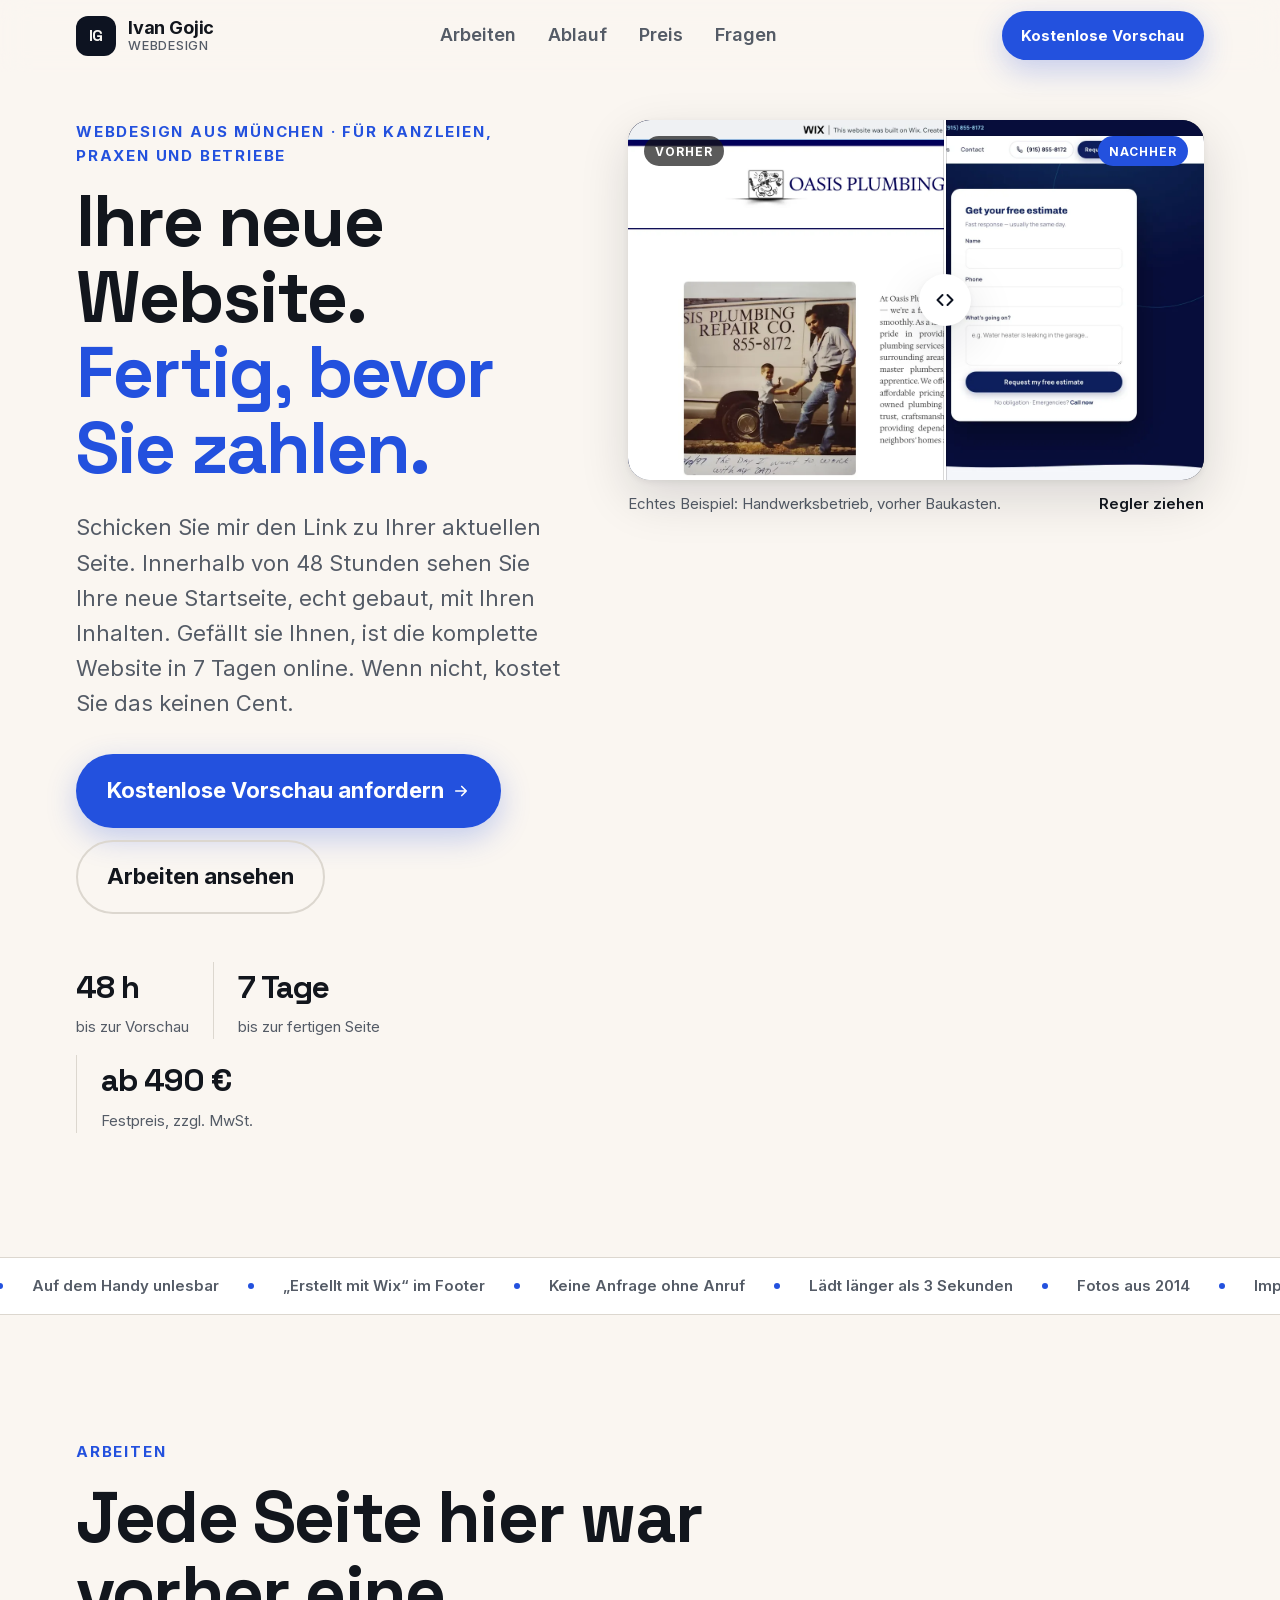
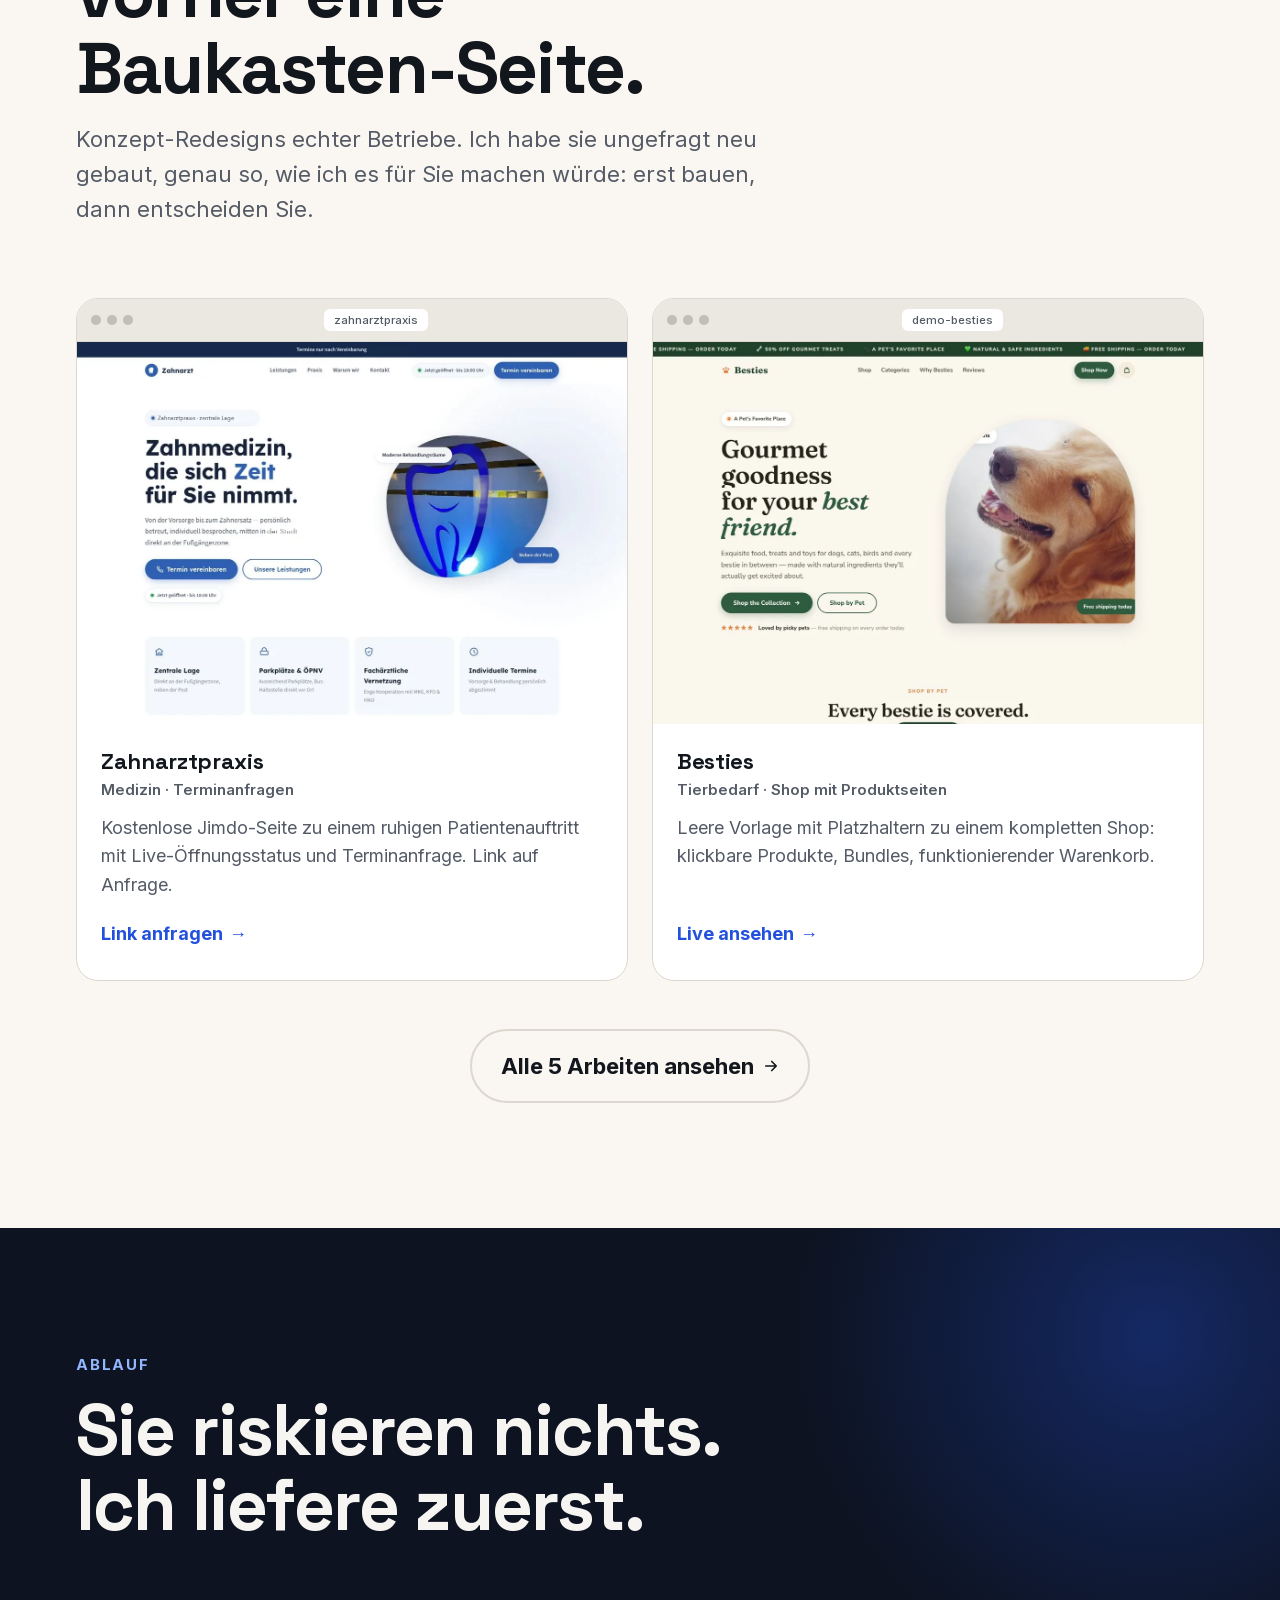
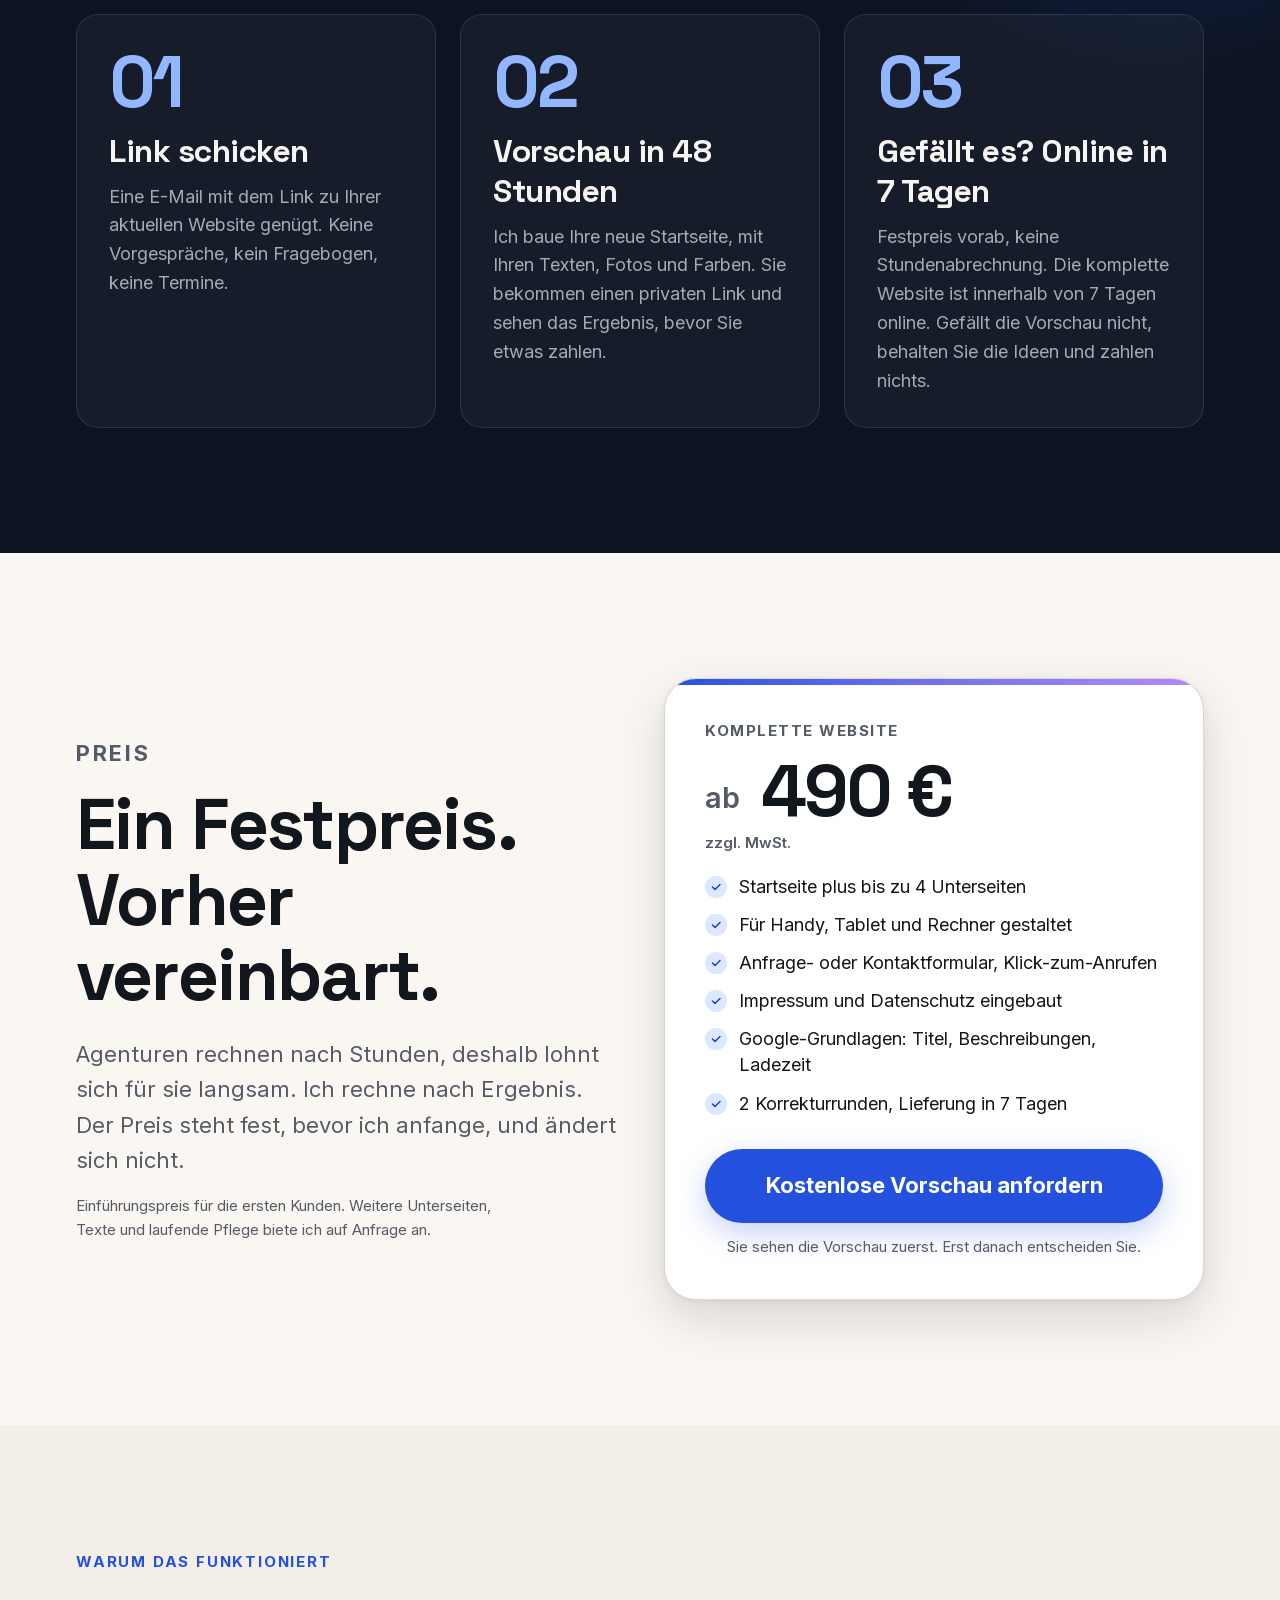
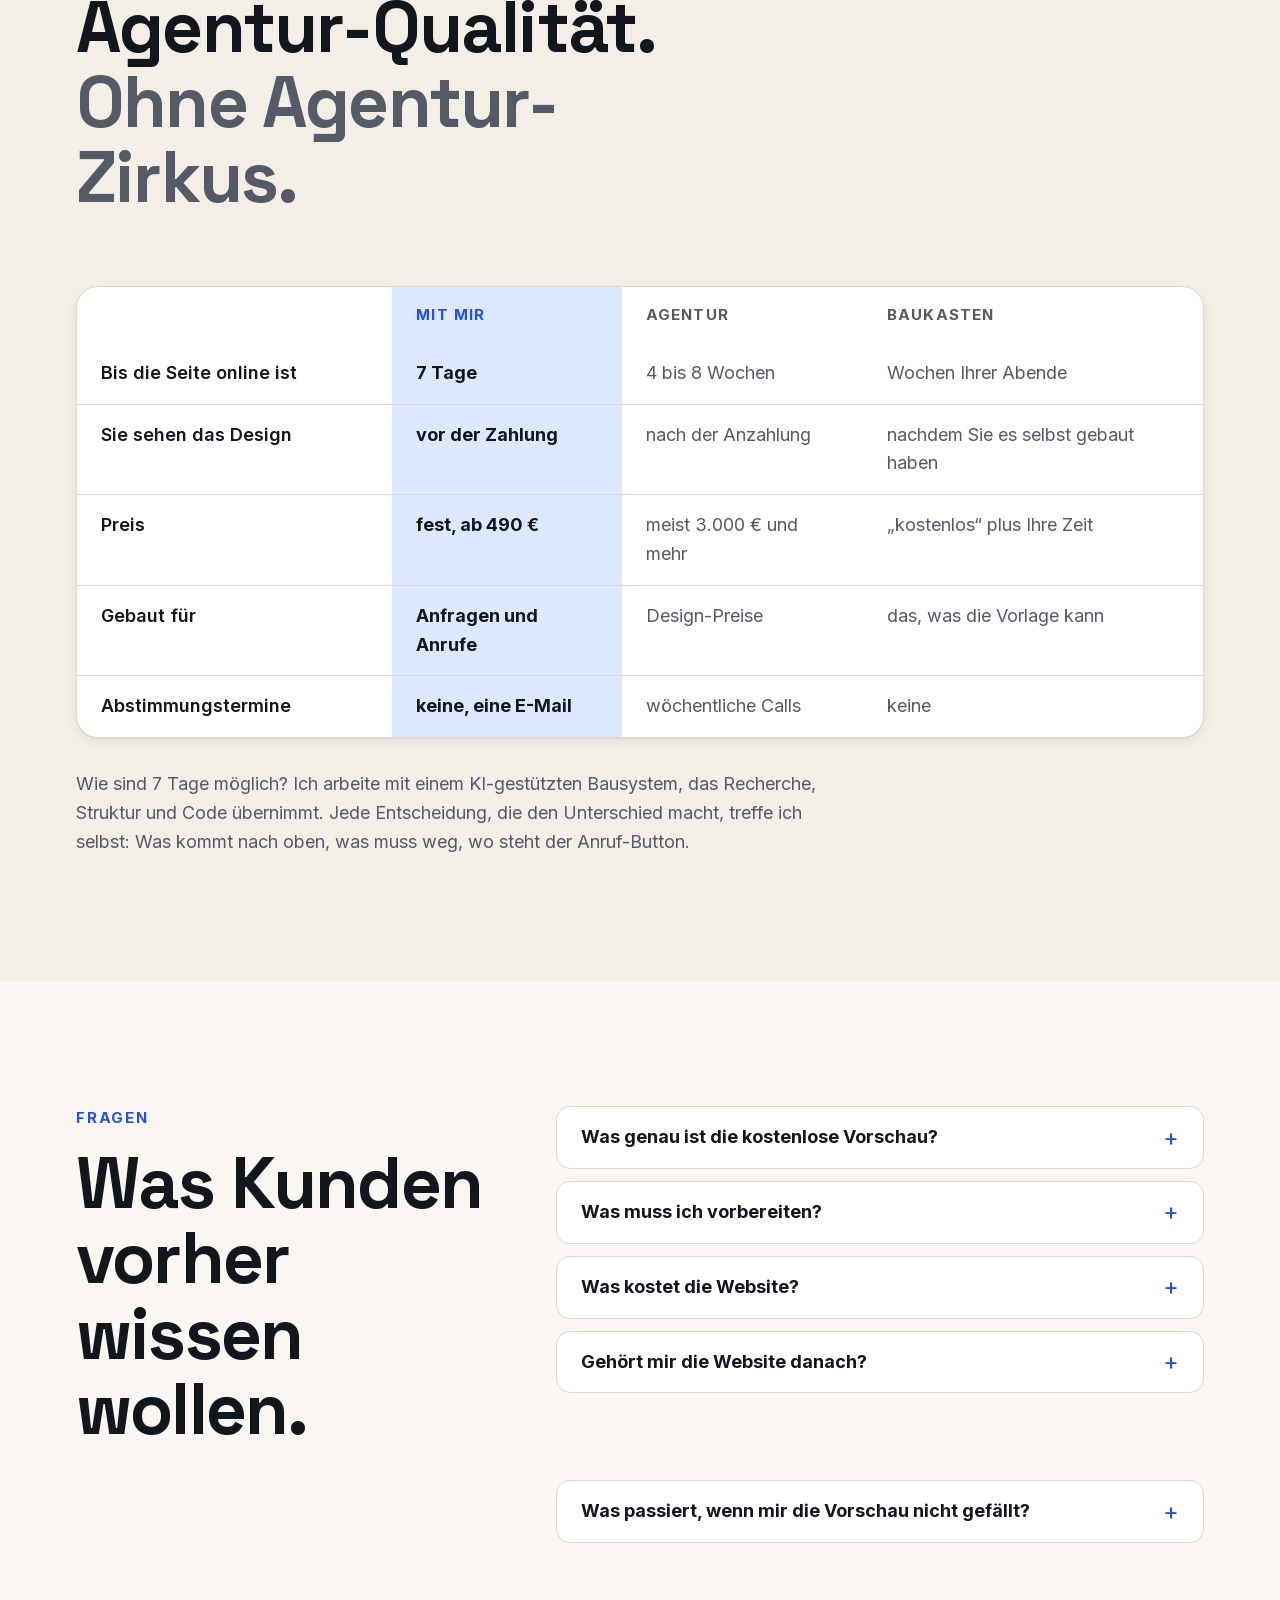
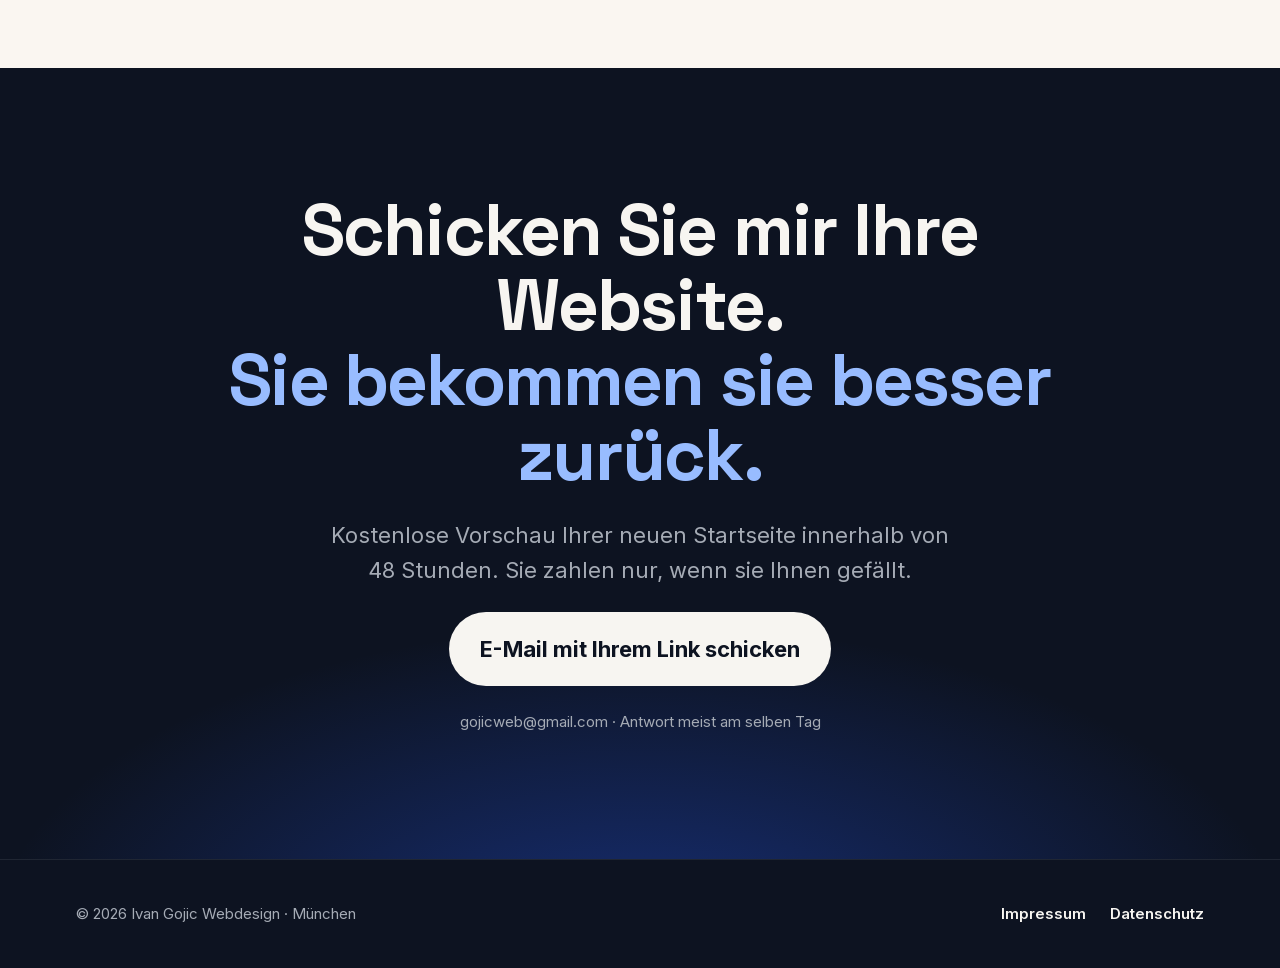
==== commit b1721fb8: "Kontaktadresse auf das Webdesign-Konto umgestellt" ====
--- a/index.html
+++ b/index.html
@@ -19,7 +19,7 @@
 <link rel="stylesheet" href="assets/fonts.css">
 <link rel="stylesheet" href="styles.css">
 <script type="application/ld+json">
-{"@context":"https://schema.org","@type":"ProfessionalService","name":"Ivan Gojic Webdesign","founder":{"@type":"Person","name":"Ivan Gojic"},"description":"Webdesign für Kanzleien, Praxen und Betriebe. Kostenlose Vorschau in 48 Stunden, fertige Website in 7 Tagen.","areaServed":"DE","address":{"@type":"PostalAddress","addressLocality":"München","postalCode":"80995","addressCountry":"DE"},"email":"ivangojic9@gmail.com","url":"https://ivangojic9-creator.github.io/ivan-gojic-webdesign/","priceRange":"ab 490 €"}
+{"@context":"https://schema.org","@type":"ProfessionalService","name":"Ivan Gojic Webdesign","founder":{"@type":"Person","name":"Ivan Gojic"},"description":"Webdesign für Kanzleien, Praxen und Betriebe. Kostenlose Vorschau in 48 Stunden, fertige Website in 7 Tagen.","areaServed":"DE","address":{"@type":"PostalAddress","addressLocality":"München","postalCode":"80995","addressCountry":"DE"},"email":"gojicweb@gmail.com","url":"https://ivangojic9-creator.github.io/ivan-gojic-webdesign/","priceRange":"ab 490 €"}
 </script>
 </head>
 <body>
@@ -255,9 +255,9 @@
     <h2 class="final__h2" data-reveal>Schicken Sie mir Ihre Website.<br><em>Sie bekommen sie besser zurück.</em></h2>
     <p data-reveal>Kostenlose Vorschau Ihrer neuen Startseite innerhalb von 48 Stunden. Sie zahlen nur, wenn sie Ihnen gefällt.</p>
     <div class="final__cta" data-reveal>
-      <a class="btn btn--light btn--l" href="mailto:ivangojic9@gmail.com?subject=Kostenlose%20Vorschau%20meiner%20Website&body=Hallo%20Herr%20Gojic%2C%0A%0Ahier%20ist%20meine%20aktuelle%20Website%3A%20%0A%0AFirma%3A%20%0A%0AViele%20Gr%C3%BC%C3%9Fe">E-Mail mit Ihrem Link schicken</a>
-    </div>
-    <p class="final__micro" data-reveal>ivangojic9@gmail.com · Antwort meist am selben Tag</p>
+      <a class="btn btn--light btn--l" href="mailto:gojicweb@gmail.com?subject=Kostenlose%20Vorschau%20meiner%20Website&body=Hallo%20Herr%20Gojic%2C%0A%0Ahier%20ist%20meine%20aktuelle%20Website%3A%20%0A%0AFirma%3A%20%0A%0AViele%20Gr%C3%BC%C3%9Fe">E-Mail mit Ihrem Link schicken</a>
+    </div>
+    <p class="final__micro" data-reveal>gojicweb@gmail.com · Antwort meist am selben Tag</p>
   </div>
 </section>
 </main>
